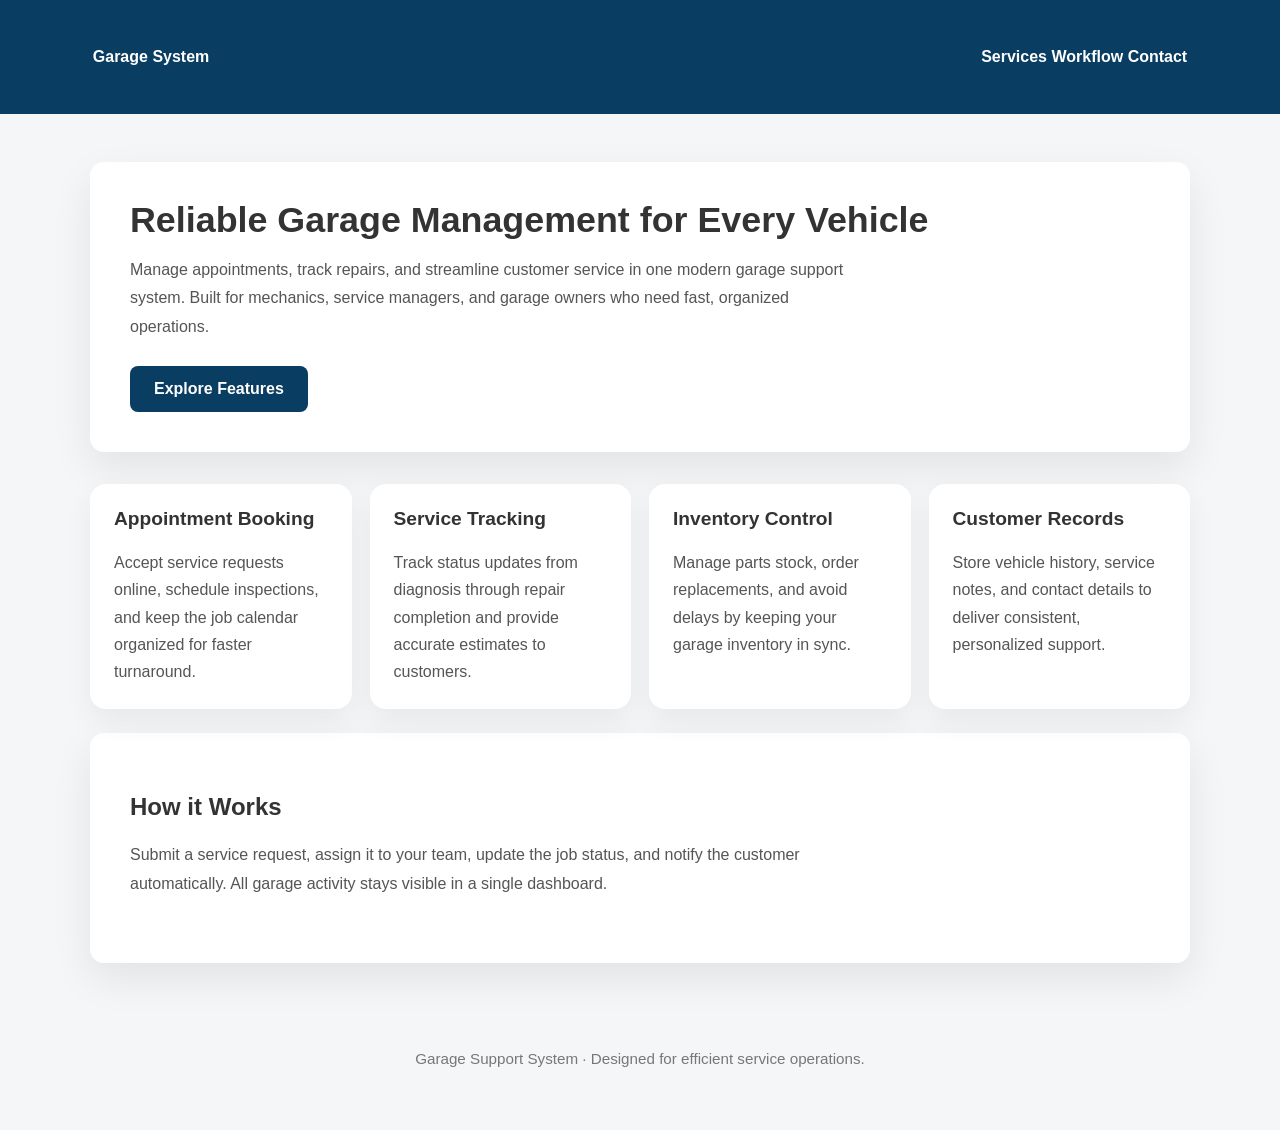
==== index.html @ 953608a5 "Renamed styles and index page" ====
<!DOCTYPE html>
<html lang="en">
<head>
    <meta charset="UTF-8">
    <meta name="viewport" content="width=device-width, initial-scale=1.0">
    <title>Garage Support System</title>
    <link rel="stylesheet" href="styles.css">
</head>
<body>
    <header>
        <div class="container">
            <nav>
                <div>
                    <strong>Garage System</strong>
                </div>
                <div>
                    <a href="#services">Services</a>
                    <a href="#workflow">Workflow</a>
                    <a href="#contact">Contact</a>
                </div>
            </nav>
        </div>
    </header>
    <main class="container">
        <section class="hero">
            <h1>Reliable Garage Management for Every Vehicle</h1>
            <p>Manage appointments, track repairs, and streamline customer service in one modern garage support system. Built for mechanics, service managers, and garage owners who need fast, organized operations.</p>
            <a class="btn" href="#services">Explore Features</a>
        </section>
        <section id="services" class="features">
            <div class="feature-card">
                <h3>Appointment Booking</h3>
                <p>Accept service requests online, schedule inspections, and keep the job calendar organized for faster turnaround.</p>
            </div>
            <div class="feature-card">
                <h3>Service Tracking</h3>
                <p>Track status updates from diagnosis through repair completion and provide accurate estimates to customers.</p>
            </div>
            <div class="feature-card">
                <h3>Inventory Control</h3>
                <p>Manage parts stock, order replacements, and avoid delays by keeping your garage inventory in sync.</p>
            </div>
            <div class="feature-card">
                <h3>Customer Records</h3>
                <p>Store vehicle history, service notes, and contact details to deliver consistent, personalized support.</p>
            </div>
        </section>
        <section id="workflow" class="hero" style="margin-top: 24px;">
            <h2>How it Works</h2>
            <p>Submit a service request, assign it to your team, update the job status, and notify the customer automatically. All garage activity stays visible in a single dashboard.</p>
        </section>
    </main>
    <footer id="contact">
        <div class="container">
            <p>Garage Support System &middot; Designed for efficient service operations.</p>
        </div>
    </footer>
</body>
</html>
---- styles.css ----
body {
    margin: 0;
    font-family: Arial, sans-serif;
    background: #f4f6f8;
    color: #333;
}
header {
    background: #0a3d62;
    color: #fff;
    padding: 24px 32px;
}
.container {
    width: min(1100px, 90%);
    margin: 0 auto;
    padding: 24px 0;
}
nav {
    display: flex;
    justify-content: space-between;
    align-items: center;
    gap: 16px;
}
nav a {
    color: #fff;
    text-decoration: none;
    font-weight: 600;
}
.hero {
    background: #fff;
    border-radius: 14px;
    padding: 40px;
    margin-top: 24px;
    box-shadow: 0 16px 40px rgba(0,0,0,.08);
}
.hero h1 {
    margin: 0 0 16px;
    font-size: clamp(2rem, 2.8vw, 3.5rem);
    line-height: 1.05;
}
.hero p {
    max-width: 720px;
    line-height: 1.8;
    margin: 0 0 24px;
    color: #555;
}
.btn {
    display: inline-block;
    background: #0a3d62;
    color: #fff;
    text-decoration: none;
    padding: 14px 24px;
    border-radius: 8px;
    font-weight: 700;
}
.features {
    display: grid;
    grid-template-columns: repeat(auto-fit, minmax(220px, 1fr));
    gap: 18px;
    margin-top: 32px;
}
.feature-card {
    background: #fff;
    border-radius: 16px;
    padding: 24px;
    box-shadow: 0 12px 30px rgba(0,0,0,.06);
}
.feature-card h3 {
    margin-top: 0;
    font-size: 1.2rem;
}
.feature-card p {
    margin: 12px 0 0;
    color: #555;
    line-height: 1.7;
}
footer {
    text-align: center;
    padding: 24px 0;
    color: #777;
    font-size: .95rem;
}
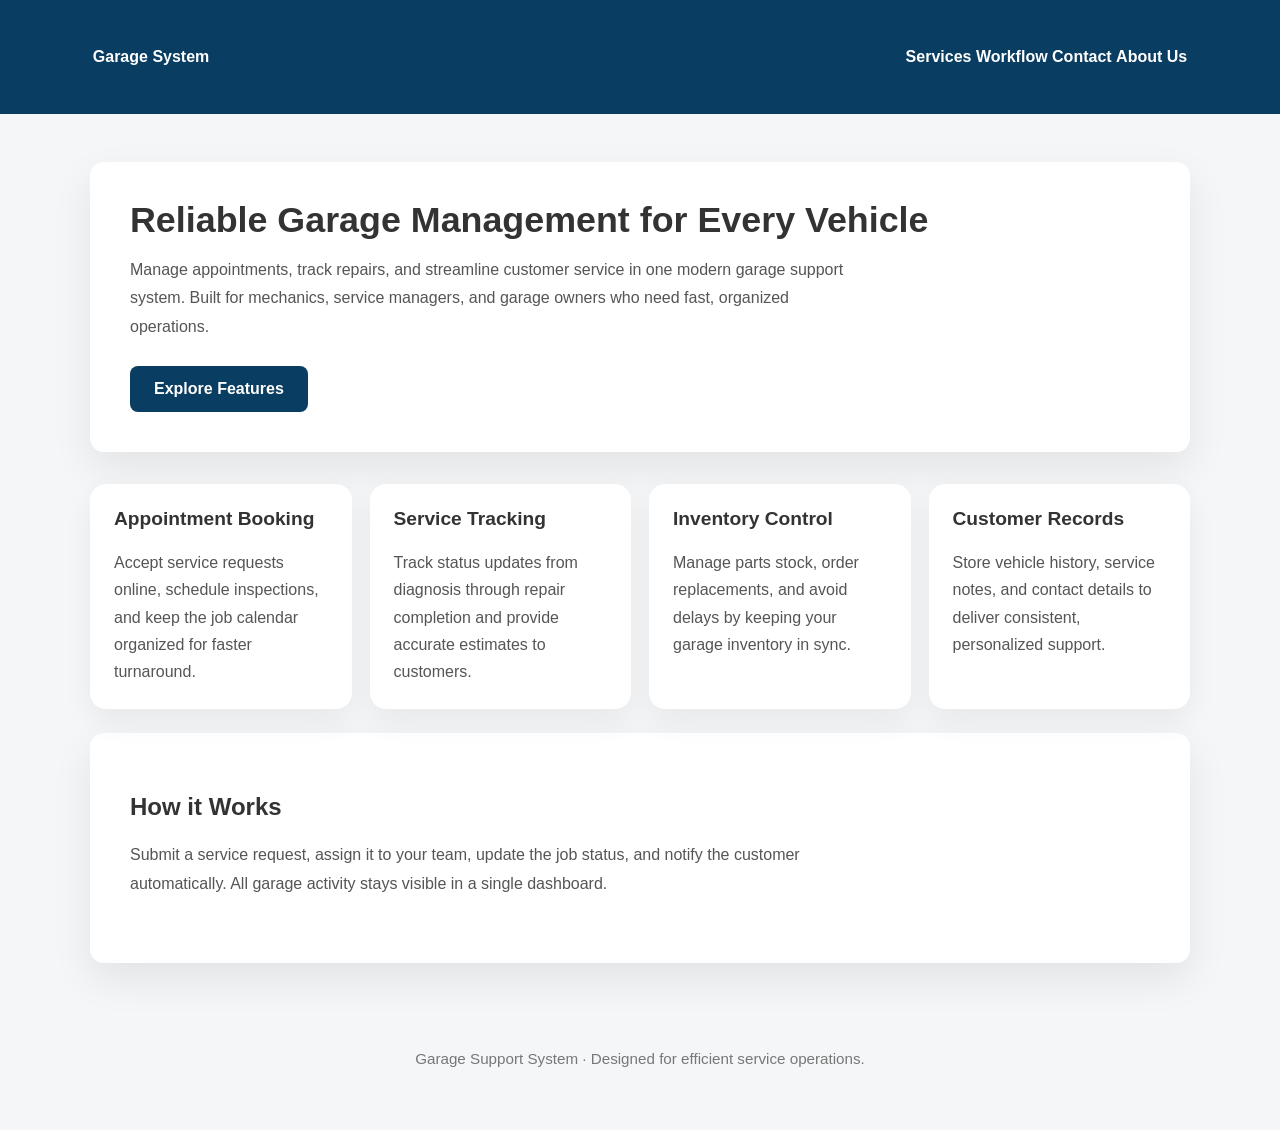
==== commit 3460642b: "modified" ====
--- a/index.html
+++ b/index.html
@@ -5,6 +5,9 @@
     <meta name="viewport" content="width=device-width, initial-scale=1.0">
     <title>Garage Support System</title>
     <link rel="stylesheet" href="styles.css">
+    <link rel="stylesheet" href="https://cdnjs.cloudflare.com/ajax/libs/font-awesome/6.0.0-beta3/css/all.min.css">
+    <link rel="stylesheet" href="https://fonts.googleapis.com/css2?family=Roboto:wght@400;700&display=swap ">
+    <link rel="stylesheet" href="AboutUs.html">
 </head>
 <body>
     <header>
@@ -17,6 +20,7 @@
                     <a href="#services">Services</a>
                     <a href="#workflow">Workflow</a>
                     <a href="#contact">Contact</a>
+                    <a href="AboutUs.html">About Us</a>
                 </div>
             </nav>
         </div>
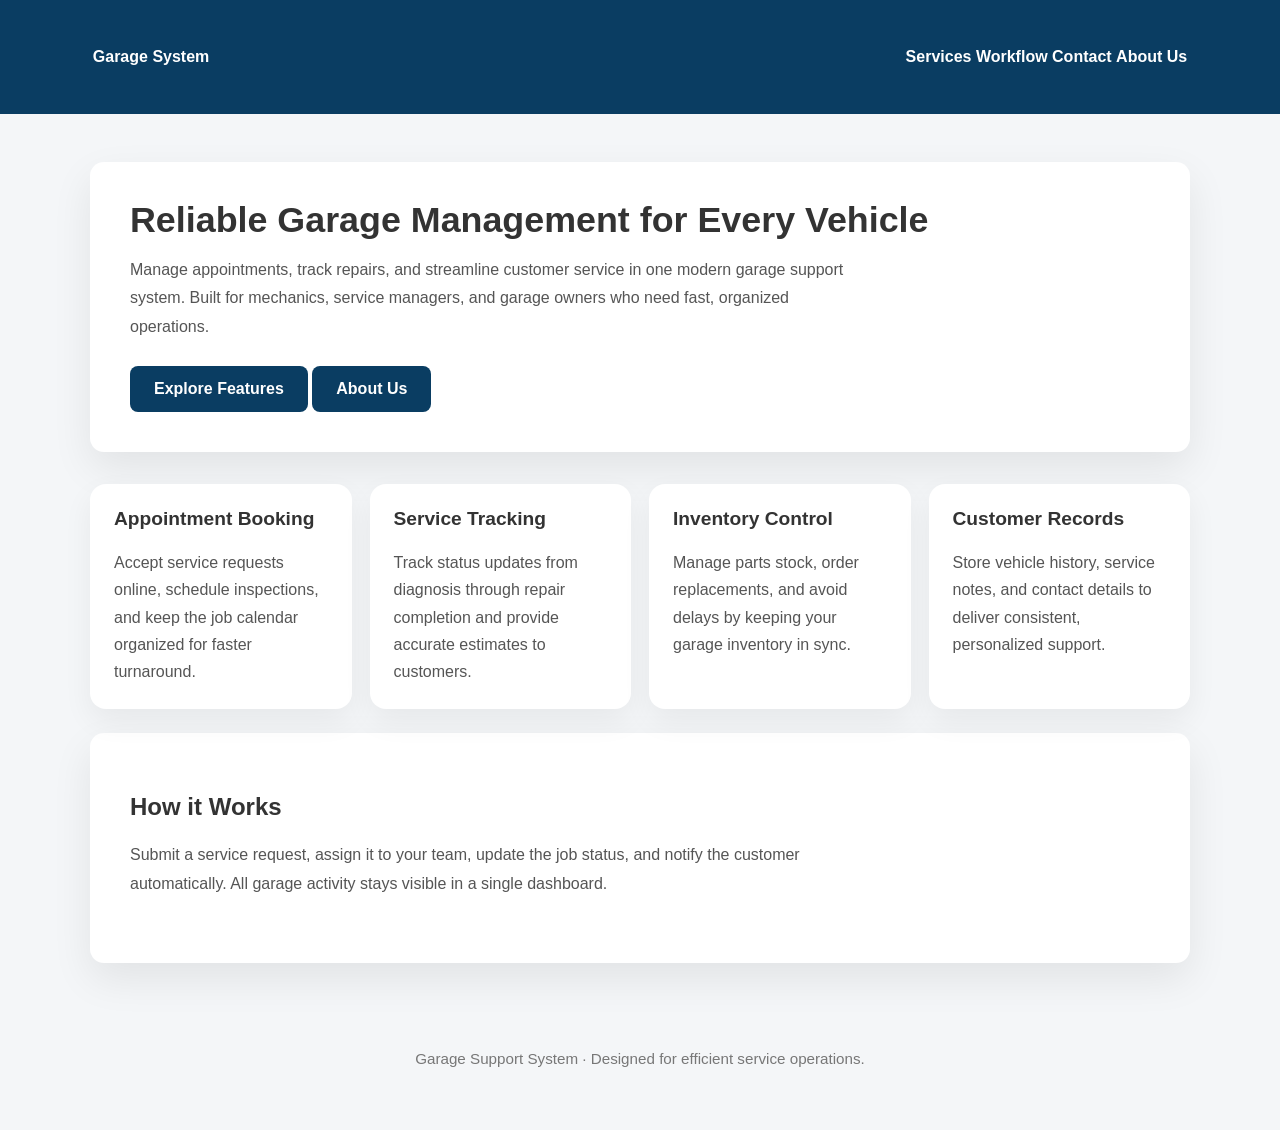
==== commit 8a925923: "modified" ====
--- a/index.html
+++ b/index.html
@@ -30,6 +30,7 @@
             <h1>Reliable Garage Management for Every Vehicle</h1>
             <p>Manage appointments, track repairs, and streamline customer service in one modern garage support system. Built for mechanics, service managers, and garage owners who need fast, organized operations.</p>
             <a class="btn" href="#services">Explore Features</a>
+            <a class="btn" href="AboutUs.html">About Us</a>
         </section>
         <section id="services" class="features">
             <div class="feature-card">
